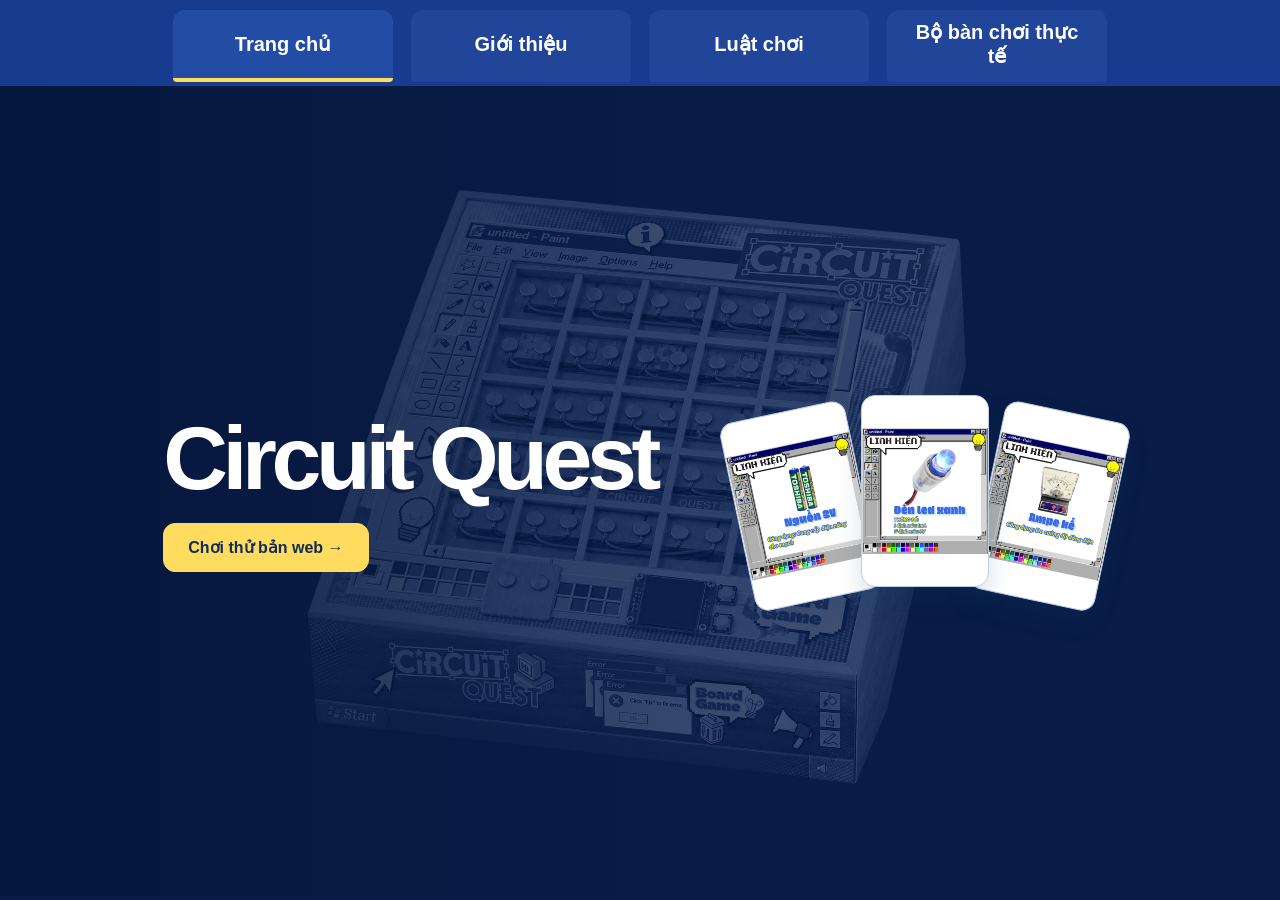
==== index.html @ c4a45070 "Cho 13 thẻ linh kiện xoay cùng bốn chủ đề trong đài quan sát" ====
<!doctype html>
<html lang="vi">
<head>
  <meta charset="utf-8">
  <meta name="viewport" content="width=device-width,initial-scale=1,viewport-fit=cover">
  <meta name="theme-color" content="#173b8f">
  <title>CIRCUIT QUEST</title>
  <link rel="stylesheet" href="style.css">
  <style>
    .project-nav{position:sticky;top:0;z-index:10;display:grid;grid-template-columns:repeat(4,minmax(0,220px));justify-content:center;gap:clamp(5px,1.5vw,18px);background:#173b8f}
    .project-nav a{display:grid;place-items:center;min-height:64px;padding:10px clamp(4px,1.6vw,20px);text-align:center;color:#fff;text-decoration:none;font-size:clamp(15px,2.2vw,20px);font-weight:700;border-bottom:4px solid transparent}
    .project-nav a[aria-current="page"]{background:#234da4;border-color:#ffdc5d}
    .project-nav a:focus-visible{outline:2px solid white;outline-offset:-4px}
    .project-nav{padding:10px clamp(10px,3vw,32px) 4px}
    .nav-item{position:relative;display:grid;min-width:0}
    .nav-item a{border-radius:12px 12px 4px 4px;background:#204599}
    .nav-item.is-previewing{z-index:1}
    .nav-item.is-previewing a{transform:translateY(-2px) scale(1.10);background:#294faa;box-shadow:0 4px 12px #0a204854}
    .nav-preview{position:absolute;inset-block-start:100%;inset-inline-start:50%;transform:translateX(-50%);width:min(244px,90vw);padding:5px 0 0}
    .nav-item:first-child .nav-preview{inset-inline-start:0;transform:none}
    .nav-item:last-child .nav-preview{inset-inline-start:auto;inset-inline-end:0;transform:none}
    .preview-body{display:grid;gap:8px;padding:14px;background:#fff;color:#203556;border:1px solid #cdd9ef;border-radius:14px;box-shadow:0 12px 26px #122d5729;font-size:14px;line-height:1.45}
    .preview-body img{width:100%;height:auto;border-radius:7px}
    @media(prefers-reduced-motion:no-preference){
      .nav-item a{transition:transform .15s ease-out,box-shadow .15s,background .15s}
    }
    body:has(:is(#bo-ban-choi,#video-huong-dan):not([hidden])){background:#071528}
    #bo-ban-choi,#video-huong-dan{box-sizing:border-box;min-height:100svh;padding:clamp(20px,4vw,48px);color:#eef8ff;background:radial-gradient(ellipse at 50% 34%,#14495a 0%,#0b253c 40%,#071528 76%)}
    #kit-title{max-width:800px;margin-inline:auto}
    .kit-step>.kit-nav{display:table;margin-left:auto;background:#c4ddff;color:#102951}
    @media(min-width:1120px){.kit-step>.kit-nav{position:fixed;right:clamp(16px,2vw,36px);top:50%;max-width:135px;text-align:center;z-index:5}}
    .kit-nav:focus-visible{outline:3px solid #89ffeb;outline-offset:4px}
    @media(prefers-reduced-motion:no-preference){
      .kit-enter .kit-media,.kit-enter .kit-step h3,.kit-enter .kit-step h2,.kit-enter #kit-model-hint{animation:kit-slide .36s ease-out both}
      #bo-ban-choi{--kit-offset:-28px}
      #video-huong-dan{--kit-offset:28px}
      @keyframes kit-slide{from{opacity:0;translate:var(--kit-offset) 0}to{opacity:1;translate:0 0}}
    }
    .kit-step{max-width:800px;margin-inline:auto}
    .kit-nav{display:inline-block;margin-top:16px;padding:10px 18px;border-radius:8px;background:#173b8f;color:white;text-decoration:none;font-weight:600}
    .kit-media{display:grid;place-items:center;aspect-ratio:4/3;background:#102941;color:#eef8ff;border-radius:16px;overflow:hidden;text-align:center}
    .kit-media img,.kit-media video,.kit-media model-viewer{display:block;width:100%;height:100%;object-fit:contain}
    [data-project-panel]{scroll-margin-top:90px}
    #luat-choi{max-width:1100px;margin:0 auto;padding:clamp(16px,4vw,48px)}
    #rules-title{color:#173b8f}
    #luat-choi a,#luat-choi img{display:block}
    #luat-choi img{width:100%;height:auto;cursor:zoom-in}
    #trang-chu{
      position:relative;isolation:isolate;overflow:hidden;
      background:#081c46;color:#fff
    }
    #trang-chu::before{
      content:"";position:absolute;inset:12% 16%;z-index:-1;pointer-events:none;
      background:url("assets/ban-choi-trong-suot.png") center / contain no-repeat;
      mix-blend-mode:luminosity;opacity:.33
    }
    #trang-chu::after{
      content:"";position:absolute;inset:0;z-index:-1;pointer-events:none;
      background:linear-gradient(90deg,rgba(6,22,58,.76),rgba(8,28,70,.35) 54%,rgba(8,28,70,.12))
    }
    #trang-chu h1{color:#fff}
    #trang-chu .welcome-copy p{color:#dbe9ff}
    #trang-chu .primary-btn{color:#102b5a;background:#ffdc5d;border-color:#ffdc5d}
    #trang-chu .primary-btn:hover{background:#ffe98c}
    #trang-chu .primary-btn:focus-visible{outline:3px solid #fff;outline-offset:4px}
    @media(max-width:700px){
      #trang-chu::before{inset:14% 8%}
      #trang-chu::after{background:linear-gradient(180deg,rgba(6,22,58,.67),rgba(8,28,70,.22))}
    }
    #gioi-thieu{
      width:100%;padding:clamp(24px,4vw,72px);box-sizing:border-box
    }
    #gioi-thieu:not([hidden]){
      display:grid;grid-template-columns:minmax(0,2fr) minmax(0,1fr);
      gap:clamp(20px,3vw,58px);align-items:start
    }
    #gioi-thieu h1{color:#173b8f;margin:0 0 .45em;font-size:clamp(36px,4vw,72px);line-height:1.1}
    #projectIntro{text-align:start;line-height:1.65}
    .page-copy p{font-size:clamp(19px,1.55vw,28px);margin:.8em 0}
    .page-copy h2{font-size:clamp(25px,2.1vw,38px);line-height:1.22;margin:1.2em 0 .4em}
    .step-art{margin:0;display:grid;grid-template-columns:repeat(2,minmax(0,1fr));align-items:center;gap:10px}
    .step-art[hidden]{display:none}
    .step-art img{display:block;width:100%;height:auto;border-radius:8px}
    .art-0,.art-3{grid-template-columns:repeat(3,minmax(0,1fr))}
    .art-0 img,.art-3>img:first-child{grid-column:1/-1}
    .art-3>img:first-child{max-height:260px;object-fit:contain}
    .mission-crop{display:block;position:relative;overflow:hidden;aspect-ratio:1;border-radius:8px}
    .mission-crop img{position:absolute;max-width:none;border-radius:0}
    .step-controls{grid-column:1/-1;display:flex;align-items:center;justify-content:center;gap:16px;color:#173b8f;font-weight:700}
    .step-controls button{width:52px;height:52px;border-radius:50%;border:0;background:#173b8f;color:white;font-size:26px}
    .step-controls button:disabled{opacity:.35}
    @media(max-width:700px){#gioi-thieu:not([hidden]){grid-template-columns:minmax(0,1fr)}}
    #trang-chu .primary-btn{margin-top:16px}
      #gioi-thieu{background:#081c46;color:#edf3ff;min-height:80vh}
    #gioi-thieu h1,.page-copy h2{color:white}
    #projectIntro strong{color:#ffdc5d}
    .about-art{min-width:0;align-self:center}
    .art-1,.art-2{display:flex;align-items:center;justify-content:center;padding:12% 5%}
    .art-1>img,.art-2>.mission-crop{flex:0 0 37%;width:37%;min-width:0;background:white;box-shadow:0 8px 20px #0005}
    .art-1>img{aspect-ratio:1;object-fit:contain}
    .art-1>:first-child,.art-2>:first-child{transform:translate(10%,7%) rotate(-13deg)}
    .art-1>:nth-child(2),.art-2>:nth-child(2){z-index:1}
    .art-1>:last-child,.art-2>:last-child{transform:translate(-10%,7%) rotate(13deg)}
    .art-1,.art-2{gap:0}
    .step-art[hidden]{display:none}
    .step-controls{color:white;align-self:end;gap:clamp(6px,2vw,20px)}
    .step-controls button{flex-shrink:0;border:1px solid #98b7f0}
    .step-track{width:min(40vw,260px)}
    .step-track svg{display:block;width:100%;overflow:visible}
    .step-track path{fill:none;stroke-linecap:round;stroke-linejoin:round}
    .track-base{stroke:#54719c;stroke-width:3}
    .track-fill{stroke:#ffdc5d;stroke-width:3;stroke-dasharray:3 3;stroke-dashoffset:calc(3 - var(--step,0))}
    .step-track circle{fill:#081c46;stroke:#a4b8da;stroke-width:2}
    .step-track .reached{fill:#ffdc5d;stroke:#ffdc5d}
    .track-tip{stroke:white;stroke-width:8;stroke-dasharray:.001 10;stroke-dashoffset:calc(-.9998 * var(--step,0))}
    @media(prefers-reduced-motion:no-preference){.track-fill,.track-tip{transition:stroke-dashoffset .48s ease-in-out}}
      body{min-height:100vh;min-height:100dvh;display:flex;flex-direction:column}
    body>main{flex:1}
    body:has(#trang-chu:not([hidden])),body:has(#gioi-thieu:not([hidden])){background:#081c46}
    #projectIntro,.about-art{display:grid;overflow:clip;min-width:0}
    #projectIntro>[data-step],.about-art>.step-art{grid-area:1/1;min-width:0}
    .step-track .track-fill,.step-track .track-tip{transition-duration:.55s}
      #gioi-thieu{touch-action:pan-y pinch-zoom}
    #gioi-thieu article,.about-art{cursor:grab;user-select:none}
    #gioi-thieu.dragging article,#gioi-thieu.dragging .about-art{cursor:grabbing}
      #gioi-thieu.dragging .track-tip,#gioi-thieu.dragging .track-fill{transition:none}
      #gioi-thieu{position:relative;isolation:isolate;overflow:clip}
    .step-atmosphere,.about-page::before{position:absolute;inset:0;width:100%;height:100%;z-index:-1;pointer-events:none}
    .about-page::before{content:"";background:radial-gradient(ellipse at 78% 45%,rgba(67,131,213,.24),transparent 54%);transform-origin:75% 45%}
    .step-shape{opacity:.23}
    @media(prefers-reduced-motion:no-preference){
      .about-page::before{animation:about-glow 9s ease-in-out infinite alternate}
      @keyframes about-glow{from{transform:translateX(-4%) scale(1)}to{transform:translateX(4%) scale(1.14)}}
    }
      #gioi-thieu:not([hidden]){display:block;padding:0}
    .page-window{overflow:clip;width:100%}
    .page-strip{display:flex;width:100%;align-items:stretch}
    .about-page{position:relative;isolation:isolate;overflow:hidden;flex:0 0 100%;box-sizing:border-box;padding:clamp(20px,4vw,72px);display:grid;grid-template-columns:minmax(0,2fr) minmax(0,1fr);gap:3vw;align-content:center;min-height:calc(100svh - 170px);background:#081c46}
    .about-page:nth-child(2){background:#092438}.about-page:nth-child(3){background:#141e44}.about-page:nth-child(4){background:#09233e}
    .page-copy{line-height:1.65;min-width:0}
    .step-controls{padding:12px 0 24px}
    @media(max-width:700px){.about-page{grid-template-columns:minmax(0,1fr);align-content:start}}
      @media(prefers-reduced-motion:no-preference){
      .about-page{transform-origin:var(--hinge,center) center;transform:perspective(1600px) rotateY(var(--tilt,0deg))}
      .about-page::after{content:"";position:absolute;inset:0;z-index:2;pointer-events:none;
        opacity:var(--shade,0);background:linear-gradient(var(--light-direction,90deg),#031024 0%,rgba(3,16,36,.55) 5%,transparent 30%)}
    }
      .circuit-seam{display:none}
    @media(prefers-reduced-motion:no-preference){
      .circuit-seam{display:block;position:absolute;z-index:3;inset:0 0 0 auto;width:5px;
        pointer-events:none;opacity:var(--trace-opacity,0);
        background:linear-gradient(to right,transparent,#58e5ff);
        box-shadow:-3px 0 12px #2bd5ff99}
      .circuit-seam::after{content:"";position:absolute;right:0;top:var(--pulse-y,0%);width:12px;height:28px;
        transform:translateY(-50%);border-radius:50%;background:#edffff;box-shadow:0 0 12px 5px #55deff}
    }
      #gioi-thieu{overflow:visible}
    .story-flow{display:grid;grid-template-columns:minmax(0,2fr) minmax(0,1fr);gap:4vw;padding:0 clamp(20px,4vw,72px)}
    .story-text .page-copy{min-height:78svh;display:flex;flex-direction:column;justify-content:center;padding:24px 0}
    .story-gallery{position:sticky;top:calc(var(--nav-height,80px) + 2vh);align-self:start;height:70svh;display:grid;align-items:center;isolation:isolate}
    .story-gallery figure{grid-area:1/1;min-width:0;pointer-events:none}
    .story-gallery figure:not(:first-child){opacity:0}
    #gioi-thieu .step-controls{position:sticky;bottom:0;background:#081c46ed;z-index:3;padding:6px}
    @media(max-width:700px){
      .story-flow{display:flex;flex-direction:column;gap:0}
      .story-gallery{order:-1;width:100%;height:25svh;top:var(--nav-height,76px);background:#081c46;z-index:2;justify-items:center}
      .story-gallery figure{width:min(64vw,240px);max-height:24svh}
      .story-gallery img,.story-gallery .mission-crop{max-height:22svh;object-fit:contain}
      .story-gallery .art-3{width:min(50vw,150px);gap:2px}
      .story-gallery .art-3>img:first-child{max-height:10svh}
      .story-gallery .art-3>img,.story-gallery .art-3>.mission-crop{max-height:5svh}
      .story-text .page-copy{min-height:68svh}
    }
      .story-text .page-copy{position:relative;padding-inline-start:clamp(16px,2vw,32px)}
    .story-text .page-copy::before{content:"";position:absolute;left:0;top:32%;bottom:32%;width:3px;border-radius:8px;background:#ffdc5d;opacity:var(--emphasis,0);transform:scaleY(var(--emphasis,0))}
    .story-text .page-copy>*{opacity:calc(.72 + .28 * var(--emphasis,1));transform:translateY(var(--copy-rise,0px))}
    .story-gallery .art-1>:first-child,.story-gallery .art-2>:first-child{rotate:var(--fold,0deg);translate:var(--gather,0%) 0}
    .story-gallery .art-1>:last-child,.story-gallery .art-2>:last-child{rotate:calc(-1 * var(--fold,0deg));translate:calc(-1 * var(--gather,0%)) 0}
    .story-gallery .art-3>img:not(:first-child){translate:0 var(--piece-rise,0px)}
    .story-gallery .art-3>.mission-crop{translate:0 calc(1.6 * var(--piece-rise,0px))}
    @media(prefers-reduced-motion:reduce){.story-text .page-copy>*{opacity:1;transform:none}}
    #gioi-thieu:not([hidden]){display:block;padding:0;max-width:none;background:radial-gradient(ellipse at 50% 34%,#14495a 0%,#0b253c 40%,#071528 76%);color:#eef8ff}
    .observatory{max-width:1000px;margin:auto;padding:clamp(24px,4vw,54px) 16px 64px;text-align:center}
    #gioi-thieu .observatory h1{color:white;font-size:clamp(36px,6vw,72px);margin:0;letter-spacing:-.045em}
    .observatory header p{color:#b7cddd}
    .orbit-stage{position:relative;height:clamp(260px,36vw,375px);max-width:760px;margin:auto;touch-action:pan-y}
    .orbit-ring{position:absolute;inset:18% 10% 20%;border:1px solid #73c5ce80;border-radius:50%;box-shadow:0 0 28px #68e9df18,inset 0 0 28px #68e9df12}
    .orbit-object{position:absolute;width:clamp(90px,19vw,178px);padding:6px;border:0;border-radius:12px;background:transparent;color:#d8ecf4;cursor:pointer;transform:translate(-50%,-50%) scale(var(--scale));display:grid;justify-items:center;gap:4px}
    .orbit-object img{width:100%;height:clamp(76px,13vw,132px);object-fit:contain;filter:drop-shadow(0 6px 10px #02091799);pointer-events:none}
    .orbit-object span{font-weight:700;background:#0a2133;padding:3px 8px;border-radius:6px}
    .orbit-object[data-slot="0"]{left:50%;top:74%;--scale:1.13;z-index:3;color:#89ffeb}
    .orbit-object[data-slot="1"]{left:85%;top:46%;--scale:.78;z-index:2}
    .orbit-object[data-slot="2"]{left:50%;top:19%;--scale:.66;z-index:1}
    .orbit-object[data-slot="3"]{left:15%;top:46%;--scale:.78;z-index:2}
    @media(prefers-reduced-motion:no-preference){.orbit-object{transition:left .45s ease,top .45s ease,transform .45s ease}}
    .orbit-details{max-width:700px;margin:auto;text-align:left}.orbit-details h2{color:#fff;font-size:clamp(24px,4vw,36px);margin:24px 0 10px}.orbit-details p{color:#d9e7ef;line-height:1.7;margin:.6em 0}
    #gioi-thieu .orbit-details article{cursor:auto;user-select:text}
    .orbit-controls{display:flex;align-items:center;justify-content:center;gap:18px;border-bottom:1px solid #46707e;padding-bottom:14px}.orbit-controls button{cursor:pointer;background:#123647;border:1px solid #61939e;border-radius:50%;width:44px;height:44px;color:white;font-size:21px}
    .observatory button:focus-visible{outline:3px solid #8bffdf;outline-offset:3px}
    .kit-step>.kit-nav{box-sizing:border-box;width:52px;height:52px;display:grid;place-items:center;padding:0;border-radius:50%;font:600 27px/1 system-ui}
    #kit-model{--w:min(54vw,360px);--d:calc(var(--w)*.18);perspective:1000px;touch-action:none;cursor:grab;background:radial-gradient(ellipse,#285466,#102941 70%)}
    #kit-model:active{cursor:grabbing}#kit-model:focus-visible{outline:3px solid #89ffeb}
    .kit-box{position:relative;width:var(--w);height:var(--d);transform-style:preserve-3d;transform:rotateX(-48deg) rotateY(-18deg)}
    .kit-box i{position:absolute;inset:0;backface-visibility:hidden;background-color:#416a48;background-repeat:no-repeat}
    .kit-box .box-lid,.kit-box .box-base{width:var(--w);height:var(--w);top:calc((var(--d) - var(--w))/2)}
    .box-lid{background-image:url('assets/hop-3d.jpg');background-size:100% 133.3333%;transform:rotateX(90deg) translateZ(calc(var(--d)/2))}
    .box-base{transform:rotateX(-90deg) translateZ(calc(var(--d)/2))}
    .box-front,.box-right{background-image:url('assets/hop-3d.jpg');background-size:100% 800%}
    .box-front{background-position:center 85.7143%;transform:translateZ(calc(var(--w)/2))}
    .box-back{transform:rotateY(180deg) translateZ(calc(var(--w)/2))}
    .box-right{background-position:center bottom;transform:rotateY(90deg) translateZ(calc(var(--w)/2))}
    .box-left{transform:rotateY(-90deg) translateZ(calc(var(--w)/2))}
    .orbit-object{transition:none!important}.orbit-object[aria-pressed="true"] span{color:#89ffeb;outline:1px solid currentColor}
    .orbit-stage{cursor:grab;user-select:none;touch-action:pan-y;min-height:min(55vh,480px)}
    .orbit-stage.is-dragging,.orbit-stage.is-dragging button{cursor:grabbing}
    .orbit-object{background:none}
    #orbit-reader{box-sizing:border-box;width:min(90vw,740px);max-height:88vh;max-height:88dvh;overflow:auto;margin:auto;padding:clamp(20px,4vw,42px);border:1px solid #54868e;border-radius:20px;background:#0b253c;color:#eef8ff}
    #orbit-reader::backdrop{background:rgb(3 12 24 / .79)}
    .reader-image{display:block;width:100%;height:clamp(145px,32vh,320px);object-fit:contain;pointer-events:none}
    .reader-close{position:sticky;top:0;float:right;margin:0 0 -44px;width:44px;height:44px;border-radius:50%;border:1px solid #79a9b5;background:#143448;color:white;font-size:26px;cursor:pointer;z-index:1}
    #gioi-thieu{position:relative;isolation:isolate}
    .orbit-part{position:absolute;left:50%;top:50%;width:clamp(32px,6.4vw,75px);height:clamp(35px,7vw,84px);object-fit:contain;pointer-events:none;user-select:none;filter:drop-shadow(0 3px 5px #02101b70)}
    .orbit-object{isolation:isolate}
    </style>
</head>
<body>
  <nav class="project-nav" aria-label="Thông tin dự án">
    <div class="nav-item">
      <a href="#trang-chu" aria-describedby="preview-trang-chu">Trang chủ</a>
      <div id="preview-trang-chu" class="nav-preview" role="tooltip" hidden>
        <div class="preview-body">Circuit Quest · Chơi thử bản web</div>
      </div>
    </div>
    <div class="nav-item">
      <a href="#gioi-thieu" aria-describedby="preview-gioi-thieu">Giới thiệu</a>
      <div id="preview-gioi-thieu" class="nav-preview" role="tooltip" hidden>
        <div class="preview-body"><strong>Circuit Quest</strong>Chạm vào linh kiện – Kết nối kiến thức</div>
      </div>
    </div>
    <div class="nav-item">
      <a href="#luat-choi" aria-describedby="preview-luat-choi">Luật chơi</a>
      <div id="preview-luat-choi" class="nav-preview" role="tooltip" hidden>
        <div class="preview-body"><img src="assets/luat-choi.png" width="2000" height="1414" alt="">Mỗi người nhận 4 thẻ và lần lượt đặt linh kiện theo chiều kim đồng hồ.</div>
      </div>
    </div>
    <div class="nav-item">
      <a href="#bo-ban-choi" aria-describedby="preview-bo-ban-choi">Bộ bàn chơi thực tế</a>
      <div id="preview-bo-ban-choi" class="nav-preview" role="tooltip" hidden>
        <div class="preview-body">Mô hình hộp 3D và video chơi thực tế.</div>
      </div>
    </div>
  </nav>
  <main>
  <section id="trang-chu" class="welcome" data-project-panel aria-labelledby="intro-title">
    <div class="welcome-copy">
      <h1 id="intro-title">Circuit Quest</h1>
      <a href="play.html?v=seat-cards" class="primary-btn">Chơi thử bản web →</a>
    </div>
    <div class="cover-cards" aria-hidden="true"><img src="assets/cards/A01.png" alt=""><img src="assets/cards/A08.png" alt=""><img src="assets/cards/A14.png" alt=""></div>
  </section>
  <section id="gioi-thieu" data-project-panel aria-labelledby="orbit-title">
    <div class="observatory">
      <header><h1 id="orbit-title">Circuit Quest</h1><p>Kéo để xoay quỹ đạo. Chọn một hình để xem gần và đọc giới thiệu.</p></header>
      <div class="orbit-stage" role="group" aria-label="Chủ đề giới thiệu">
        <div class="orbit-ring" aria-hidden="true"></div>
        <img class="orbit-part" src="assets/cards/A02.png" aria-hidden="true" alt="" draggable="false" decoding="async">
        <img class="orbit-part" src="assets/cards/A04.png" aria-hidden="true" alt="" draggable="false" decoding="async">
        <img class="orbit-part" src="assets/cards/A01.png" aria-hidden="true" alt="" draggable="false" decoding="async">
        <img class="orbit-part" src="assets/cards/A03.png" aria-hidden="true" alt="" draggable="false" decoding="async">
        <img class="orbit-part" src="assets/cards/A05.png" aria-hidden="true" alt="" draggable="false" decoding="async">
        <img class="orbit-part" src="assets/cards/A06.png" aria-hidden="true" alt="" draggable="false" decoding="async">
        <img class="orbit-part" src="assets/cards/A07.png" aria-hidden="true" alt="" draggable="false" decoding="async">
        <img class="orbit-part" src="assets/cards/A09.png" aria-hidden="true" alt="" draggable="false" decoding="async">
        <img class="orbit-part" src="assets/cards/A10.png" aria-hidden="true" alt="" draggable="false" decoding="async">
        <img class="orbit-part" src="assets/cards/A11.png" aria-hidden="true" alt="" draggable="false" decoding="async">
        <img class="orbit-part" src="assets/cards/A12.png" aria-hidden="true" alt="" draggable="false" decoding="async">
        <img class="orbit-part" src="assets/cards/A13.png" aria-hidden="true" alt="" draggable="false" decoding="async">
        <img class="orbit-part" src="assets/cards/A15.png" aria-hidden="true" alt="" draggable="false" decoding="async">
        <button type="button" class="orbit-object" data-slot="0" aria-label="Bộ trò chơi" aria-haspopup="dialog" aria-controls="orbit-reader"><img src="assets/ban-choi-trong-suot.png" alt=""><span>Bộ trò chơi</span></button>
        <button type="button" class="orbit-object" data-slot="1" aria-label="Linh kiện" aria-haspopup="dialog" aria-controls="orbit-reader"><img src="assets/cards/A08.png" alt=""><span>Linh kiện</span></button>
        <button type="button" class="orbit-object" data-slot="2" aria-label="Nhiệm vụ" aria-haspopup="dialog" aria-controls="orbit-reader"><img src="assets/missions/easy.png" alt=""><span>Nhiệm vụ</span></button>
        <button type="button" class="orbit-object" data-slot="3" aria-label="Học cùng nhau" aria-haspopup="dialog" aria-controls="orbit-reader"><img src="assets/cards/A14.png" alt=""><span>Học cùng nhau</span></button>
      </div>
      <dialog id="orbit-reader" class="orbit-details" aria-labelledby="orbit-title"><button type="button" class="reader-close" aria-label="Đóng nội dung">×</button><img class="reader-image" alt="">
        <article id="orbit-copy-0"><h2>Học mạch điện qua từng nước đi</h2>
      <p>Circuit Quest là bộ trò chơi học tập kết hợp bàn chơi vật lý và công nghệ nhận diện thẻ linh kiện, giúp người học khám phá kiến thức mạch điện thông qua thao tác lắp ghép và giải quyết nhiệm vụ. Những kiến thức về nguồn điện, điện trở, đèn và dụng cụ đo được đưa vào trải nghiệm trực quan, nơi người chơi có thể tự mình lựa chọn, sắp xếp và tìm ra cách mắc mạch phù hợp.</p></article>
        <article id="orbit-copy-1" hidden><h2>Một bàn chơi, nhiều cách khám phá</h2>
      <p>Trên bàn chơi 25 ô, mỗi thẻ linh kiện là một phần của mạch điện do bạn xây dựng. Từ nguồn điện, điện trở, bóng đèn đến dây dẫn, ampe kế và vôn kế, các thẻ mang đến cơ hội vận dụng kiến thức đã học vào từng tình huống cụ thể.</p>
      <p>Hệ thống điện tử nhận diện thẻ khi được đặt lên bàn, kết hợp màn hình hiển thị nhiệm vụ để kết nối thao tác thực tế với nội dung học tập.</p></article>
        <article id="orbit-copy-2" hidden><h2>Thử thách theo từng cấp độ</h2>
      <p>Circuit Quest có ba mức độ: Dễ, Trung bình và Khó, giúp người chơi từng bước tiếp cận các yêu cầu lắp ghép và tính toán mạch điện. Mỗi nhiệm vụ là một cơ hội để quan sát, suy luận, thử nghiệm và điều chỉnh phương án của mình.</p>
      <p>Niềm vui không chỉ nằm ở việc hoàn thành thử thách, mà còn ở khoảnh khắc bạn hiểu vì sao mạch điện hoạt động như vậy.</p></article>
        <article id="orbit-copy-3" hidden><h2>Học chủ động, chơi cùng nhau</h2>
      <p>Circuit Quest được thiết kế hướng đến học sinh THPT, có thể sử dụng trong hoạt động học tập cá nhân, thảo luận nhóm hoặc trải nghiệm STEM. Người chơi cùng trao đổi ý tưởng, giải thích cách mắc mạch và phối hợp để hoàn thành nhiệm vụ; giáo viên có thêm một học cụ trực quan để tổ chức hoạt động vận dụng kiến thức.</p></article>
      </dialog>
    </div>
  </section>
  <section id="luat-choi" data-project-panel aria-labelledby="rules-title">
    <h2 id="rules-title">Luật chơi</h2>
    <a href="assets/luat-choi.png" aria-label="Xem ảnh luật chơi Circuit Quest ở kích thước gốc">
      <img src="assets/luat-choi.png" width="2000" height="1414" loading="lazy" alt="Luật Circuit Quest: chia 4 thẻ cho mỗi người, giữ im lặng, lần lượt đặt linh kiện theo chiều kim đồng hồ và kiểm tra mạch theo nhiệm vụ.">
    </a>
  </section>
  <section id="bo-ban-choi" data-project-panel aria-labelledby="kit-title">
    <h2 id="kit-title">Bộ bàn chơi thực tế</h2>
    <article class="kit-step">
        <h3>Mô hình hộp 3D</h3>
        <div class="kit-media" id="kit-model" tabindex="0" role="group" aria-label="Hộp Circuit Quest 3D" aria-describedby="kit-model-hint">
          <div class="kit-box" aria-hidden="true"><i class="box-lid"></i><i class="box-base"></i><i class="box-front"></i><i class="box-back"></i><i class="box-left"></i><i class="box-right"></i></div>
        </div>
        <p id="kit-model-hint">Kéo để xoay hộp hoặc dùng các phím mũi tên. Các mặt khuất được mô phỏng.</p>
        <a class="kit-nav" href="#video-huong-dan" aria-label="Xem video hướng dẫn">→</a>
    </article>
  </section>
  <section id="video-huong-dan" data-project-panel aria-labelledby="kit-video-title" hidden>
    <article class="kit-step">
        <h2 id="kit-video-title">Video hướng dẫn sử dụng Circuit Quest</h2>
        <div class="kit-media" id="kit-video"><p>Video sẽ được cập nhật sau.</p></div>
        <a class="kit-nav" href="#bo-ban-choi" aria-label="Quay lại mô hình 3D">←</a>
    </article>
    <script type="module">
      const videoUrl = 'assets/huong-dan-circuit-quest.mp4';
      if (videoUrl) {
        const video = document.createElement('video');
        video.controls = true;
        video.playsInline = true;
        video.preload = 'metadata';
        video.src = videoUrl;
        video.setAttribute('aria-label', 'Video chơi Circuit Quest thực tế');
        document.querySelector('#kit-video').replaceChildren(video);
      }
      const frame = document.getElementById('kit-model');
      const box = frame.querySelector('.kit-box');
      let pitch = -48, yaw = -18, drag = null;
      function rotate(dx, dy) {
        yaw = (yaw + dx) % 360;
        pitch = (pitch - dy) % 360;
        box.style.transform = 'rotateX(' + pitch + 'deg) rotateY(' + yaw + 'deg)';
      }
      frame.onpointerdown = e => {
        if (drag || e.button !== 0) return;
        drag = {id:e.pointerId, x:e.clientX, y:e.clientY};
        frame.setPointerCapture(e.pointerId);
      };
      frame.onpointermove = e => {
        if (drag?.id !== e.pointerId) return;
        rotate((e.clientX-drag.x)*.55, (e.clientY-drag.y)*.55);
        drag.x=e.clientX; drag.y=e.clientY;
      };
      frame.onlostpointercapture = () => { drag=null; };
      frame.onkeydown = e => {
        const delta = {ArrowRight:[12,0],ArrowLeft:[-12,0],ArrowUp:[0,-12],ArrowDown:[0,12]}[e.key];
        if (delta) { e.preventDefault(); rotate(...delta); }
      };
    </script>
  </section>
  </main>
  <script>
    const panels = Array.from(document.querySelectorAll('[data-project-panel]'));
    const links = document.querySelectorAll('.project-nav a');
    let previewItem = null;
    function setPreview(item) {
      if (previewItem === item) return;
      if (previewItem) {
        previewItem.classList.remove('is-previewing');
        previewItem.querySelector('.nav-preview').hidden = true;
      }
      previewItem = item;
      if (item) {
        item.classList.add('is-previewing');
        item.querySelector('.nav-preview').hidden = false;
      }
    }
    for (const link of links) {
      const item = link.parentElement;
      item.addEventListener('pointerenter', event => {
        if (event.pointerType === 'mouse') setPreview(item);
      });
      item.addEventListener('pointerleave', () => {
        if (previewItem === item) setPreview(null);
      });
      link.addEventListener('focus', () => {
        if (link.matches(':focus-visible')) setPreview(item);
      });
      link.addEventListener('blur', () => {
        if (previewItem === item) setPreview(null);
      });
      link.addEventListener('click', () => setPreview(null));
    }
    document.addEventListener('keydown', event => {
      if (event.key === 'Escape') setPreview(null);
    });
    const orbitButtons = Array.from(document.querySelectorAll('.orbit-object'));
    const intro = document.getElementById('gioi-thieu');
    const stage = intro.querySelector('.orbit-stage');
    const reader = document.getElementById('orbit-reader');
    const picture = reader.querySelector('.reader-image');
    const motionPreference = matchMedia('(prefers-reduced-motion: reduce)');
    let phase=0, last=0, orbitFrame=0, gesture=null, ignoreClick=false;
    const orbitParts = Array.from(stage.querySelectorAll('.orbit-part'), (image, i) => {
      // Stagger the cards between the four topics on two tilted rings.
      const ring = i % 2;
      const count = ring ? 6 : 7;
      return {image, ring, offset:2*Math.PI*(Math.floor(i/2)+.45+ring*.24)/count};
    });
    function drawOrbit() {
      for (const {image, ring, offset} of orbitParts) {
        const angle = phase + offset;
        const x = Math.sin(angle), z = Math.cos(angle);
        const depth = (z+1)/2;
        const radius = ring ? 29 : 43;
        image.style.left = (50 + radius*x) + '%';
        image.style.top = (46.5 + (ring ? 17 : 37)*z + (ring ? 12 : -7)*x) + '%';
        const scale = .54 + .52*depth;
        image.style.transform = 'translate(-50%,-50%) scale('+scale+') rotate('+(x*12)+'deg)';
        image.style.opacity = String(.67 + .33*depth);
        image.style.zIndex = String(1 + Math.round(depth*8)*2);
      }
      orbitButtons.forEach((button, i) => {
        const angle = phase + i * Math.PI / 2;
        const depth = (Math.cos(angle) + 1) / 2;
        button.style.left = (50 + 35 * Math.sin(angle)) + '%';
        button.style.top = (46.5 + 27.5 * Math.cos(angle)) + '%';
        button.style.setProperty('--scale', .66 + .47 * depth);
        button.style.zIndex = String(2 + Math.round(depth * 8)*2);
      });
    }
    function tick(time) {
      if (last) phase += Math.min(time-last, 100) * Math.PI / 42000;
      last=time; drawOrbit(); orbitFrame=requestAnimationFrame(tick);
    }
    function syncMotion() {
      cancelAnimationFrame(orbitFrame); last=0;
      drawOrbit();
      if (!motionPreference.matches && !intro.hidden && !document.hidden) orbitFrame=requestAnimationFrame(tick);
    }
    motionPreference.addEventListener('change',syncMotion);
    document.addEventListener('visibilitychange',syncMotion);
    stage.addEventListener('pointerdown', e=>{
      if (!e.isPrimary || e.button!==0) return;
      ignoreClick=false;
      gesture={id:e.pointerId,x:e.clientX,phase};
    });
    stage.addEventListener('pointermove', e=>{
      if (gesture?.id!==e.pointerId) return;
      const delta=e.clientX-gesture.x;
      if (!ignoreClick && Math.abs(delta)<6) return;
      ignoreClick=true;
      stage.setPointerCapture(e.pointerId);
      stage.classList.add('is-dragging');
      phase=gesture.phase+delta*2*Math.PI/stage.clientWidth;
      drawOrbit();
    });
    function endDrag(e){
      if (gesture?.id!==e.pointerId) return;
      gesture=null; stage.classList.remove('is-dragging');
    }
    window.addEventListener('pointerup',endDrag);
    window.addEventListener('pointercancel',endDrag);
    orbitButtons.forEach((button,index)=>button.addEventListener('click', e=>{
      if (ignoreClick && e.detail) return;
      const image=button.querySelector('img');
      const from=image.getBoundingClientRect();
      picture.src=image.src;
      reader.querySelectorAll('article').forEach((article,i)=>article.hidden=i!==index);
      const heading=document.querySelector('#orbit-copy-'+index+' h2');
      heading.id='orbit-heading-'+index;
      reader.setAttribute('aria-labelledby',heading.id);
      reader.showModal();
      reader.scrollTop=0;
      const to=picture.getBoundingClientRect();
      if (!motionPreference.matches && to.width && to.height) {
        const dx=from.left+from.width/2-to.left-to.width/2;
        const dy=from.top+from.height/2-to.top-to.height/2;
        picture.animate([{transform:'translate('+dx+'px,'+dy+'px) scale('+from.height/to.height+')'},{transform:'none'}],{duration:380,easing:'ease-out'});
      }
    }));
    reader.querySelector('.reader-close').onclick=()=>reader.close();
    reader.addEventListener('click',e=>{
      const box=reader.getBoundingClientRect();
      if (e.target===reader && (e.clientX<box.left || e.clientX>box.right || e.clientY<box.top || e.clientY>box.bottom)) reader.close();
    });
    let previousPanel;
    function showSection() {

      setPreview(null);
      const current = panels.find(panel => '#' + panel.id === location.hash) || panels[0];
      if (current !== intro && reader.open) reader.close();
      const kitSelector = '#bo-ban-choi,#video-huong-dan';
      current.classList.toggle('kit-enter', Boolean(previousPanel?.matches(kitSelector) && current.matches(kitSelector)));
      previousPanel = current;
      for (const panel of panels) panel.hidden = panel !== current;
      syncMotion();
      for (const link of links) {
        if (link.hash === '#' + (current.id === 'video-huong-dan' ? 'bo-ban-choi' : current.id)) link.setAttribute('aria-current', 'page');
        else link.removeAttribute('aria-current');
      }
      if (current.id !== 'video-huong-dan') document.querySelector('#kit-video video')?.pause();
      window.scrollTo(0, 0);

    }
    window.addEventListener('hashchange', showSection);
    showSection();
  </script>
</body>
</html>
---- style.css ----
:root{
  --blue:#173b8f;
  --blue2:#2858bd;
  --green:#15803d;
  --red:#b91c1c;
  --orange:#b45309;
  --line:#d7ddea;
  --bg:#eef3fb;
  --panel:#ffffff;
  --text:#182230;
  --muted:#64748b;
  --shadow:0 8px 26px rgba(20,45,90,.08);
}
*{box-sizing:border-box}
html,body{margin:0;min-height:100%;font-family:Inter,Segoe UI,Arial,sans-serif;background:var(--bg);color:var(--text)}
body{padding-bottom:env(safe-area-inset-bottom)}
button{font:inherit;touch-action:manipulation;cursor:pointer}
code{font-family:ui-monospace,SFMono-Regular,Consolas,monospace}
.topbar{position:sticky;top:0;z-index:30;display:flex;align-items:center;justify-content:space-between;padding:12px 18px;background:linear-gradient(135deg,#15367f,#2858bd);color:#fff;box-shadow:0 3px 14px rgba(0,0,0,.14)}
.brand{font-size:clamp(23px,3.2vw,34px);font-weight:900;letter-spacing:.5px}.subtitle{opacity:.9;font-size:12px;margin-top:2px}
.status-pill{padding:7px 11px;border-radius:999px;background:rgba(255,255,255,.14);font-weight:800;font-size:12px;white-space:nowrap}
.app-shell{max-width:1540px;margin:0 auto;padding:14px}
.panel{background:var(--panel);border:1px solid var(--line);border-radius:18px;box-shadow:var(--shadow)}
.control-panel{padding:14px}.section-title{font-weight:900;color:var(--blue);font-size:15px;letter-spacing:.3px}
.mode-grid{display:grid;grid-template-columns:repeat(3,1fr);gap:10px;margin:12px 0}
.mode-btn,.primary-btn,.secondary-btn,.small-btn,.success-btn{border:1px solid #c9d2e6;border-radius:12px;padding:11px 12px;background:#fff;font-weight:800}
.mode-btn{min-height:48px}.mode-btn.active{border:2px solid var(--blue);background:#eaf0ff;color:var(--blue)}
.mode-btn.easy.active{box-shadow:inset 0 -4px 0 #5b8def}.mode-btn.medium.active{box-shadow:inset 0 -4px 0 #d99f25}.mode-btn.hard.active{box-shadow:inset 0 -4px 0 #c94b4b}
.primary-btn{width:100%;background:var(--blue);color:#fff;border-color:var(--blue);min-height:48px}.secondary-btn{width:100%;margin-top:8px;background:#f8fafc}
.layout{display:grid;grid-template-columns:minmax(320px,410px) 1fr;gap:14px;margin-top:14px}.left-column{display:flex;flex-direction:column;gap:14px}
.mission-panel,.inventory-panel,.board-panel,.result-panel,.help-panel{padding:14px}.mission-box{margin-top:10px;border:1px solid #c9d7ee;border-radius:16px;padding:14px;background:linear-gradient(180deg,#f8fbff,#ffffff);min-height:265px}
.empty-title{font-weight:900;font-size:18px;margin-bottom:8px}.muted,.hint{color:var(--muted);font-size:12px;line-height:1.5}
.mission-top{display:flex;align-items:flex-start;justify-content:space-between;gap:12px}.mission-title{font-size:21px;font-weight:900;line-height:1.2}.difficulty-tag{font-weight:900;padding:6px 9px;border-radius:999px;background:#eaf0ff;color:var(--blue);font-size:11px;white-space:nowrap}
.mission-summary{margin-top:12px;display:grid;gap:8px}.mission-block{border:1px solid #e2e8f0;border-radius:12px;padding:10px;background:#fff}.mission-block .label{font-size:10px;letter-spacing:.5px;color:#64748b;font-weight:900;margin-bottom:3px}.mission-block .value{font-size:13px;line-height:1.45;font-weight:750}.goal-box{margin-top:10px;padding:12px;border-radius:13px;background:#fff8d9;border:1px solid #eed47c}.goal-label{font-size:10px;letter-spacing:.5px;color:#8a6110;font-weight:900}.goal-value{font-size:25px;font-weight:950;color:#7a5200;margin-top:2px}.parts{display:grid;gap:6px}.part-row{display:flex;align-items:center;justify-content:space-between;gap:8px;font-size:12px;padding:5px 0;border-bottom:1px dashed #e5e7eb}.part-row:last-child{border-bottom:0}.part-name{font-weight:750}.part-count{font-weight:900;color:var(--blue)}
.selection-hint{margin-top:8px;padding:8px 10px;border-radius:10px;background:#eef4ff;border:1px solid #bfd1f4;color:#1e40af;font-size:12px;font-weight:800;min-height:36px;display:flex;align-items:center}
.inventory{display:grid;grid-template-columns:repeat(2,minmax(0,1fr));gap:8px;margin-top:10px;max-height:620px;overflow:auto;padding:2px}.card-btn{min-height:112px;border-radius:14px;border:1px solid #cbd5e1;padding:7px;background:#fff;text-align:left;position:relative;display:grid;grid-template-columns:72px 1fr;gap:8px;align-items:center}.card-btn:disabled{opacity:.35;cursor:not-allowed}.card-btn.selected{outline:3px solid #8ab1ff;background:#eef4ff}.card-btn.selected::after{content:'ĐANG CHỌN';position:absolute;top:5px;right:6px;font-size:8px;font-weight:900;color:#1d4ed8}.card-art{width:72px;height:84px;border-radius:10px;background:#f8fafc;display:flex;align-items:center;justify-content:center;overflow:hidden;border:1px solid #e2e8f0}.card-art img,.board-art img{width:100%;height:100%;object-fit:contain;display:block}.card-copy{min-width:0}.card-name{font-weight:900;font-size:12px;line-height:1.25}.card-meta{display:flex;justify-content:space-between;gap:5px;color:#64748b;font-size:10px;margin-top:6px}.stock{font-weight:900;color:#334155}.stock.empty{color:#b91c1c}.art-fallback{font-size:11px;font-weight:950;text-align:center;color:#475569;padding:4px}.asset-missing{font-size:8px;color:#94a3b8;text-align:center;padding:3px}.art-fallback{display:none}
.wire-svg{width:70px;height:82px}.wire-svg.board-wire{width:74%;height:74%;max-width:90px;max-height:90px}.wire-line{stroke:#8b5a22;stroke-width:8;stroke-linecap:round}.wire-port{fill:#d7a957}.wire-center{fill:#9c6d2d}.wire-invalid{stroke:#dc2626;stroke-width:2;stroke-dasharray:3 3;fill:none}
.board-panel{min-width:0}.board-header{display:flex;justify-content:space-between;gap:12px;align-items:flex-start;margin-bottom:10px}.board-actions{display:flex;gap:8px;flex-wrap:wrap;justify-content:flex-end}.small-btn{font-size:12px}.small-btn:disabled{opacity:.45}.success-btn{background:#15803d;color:#fff;border-color:#15803d;min-height:44px}
.board{display:grid;grid-template-columns:repeat(5,minmax(78px,1fr));gap:8px;max-width:930px;margin:0 auto}.cell{aspect-ratio:1;min-height:92px;border:2px solid #d9dfeb;border-radius:14px;background:#f8fafc;display:flex;flex-direction:column;align-items:center;justify-content:center;position:relative;transition:.15s;padding:6px;overflow:hidden}.cell.empty:hover{border-color:#7da4ea;transform:translateY(-1px)}.cell.selected{outline:4px solid #bcd2ff}.cell-num{font-size:9px;color:#94a3b8;font-weight:900;position:absolute;top:6px;left:6px;z-index:3}.cell-code{font-weight:900;font-size:14px;margin-top:3px}.cell-name{font-size:9px;color:#475569;margin-top:3px;text-align:center;padding:0 3px;line-height:1.2}.cell-info{font-size:8px;color:#64748b;margin-top:3px}.cell[data-kind="source"]{background:#eaf4ff}.cell[data-kind="resistor"],.cell[data-kind="lamp"]{background:#fff8da}.cell[data-kind="wire"]{background:#f1f5f9}.cell[data-kind="ammeter"],.cell[data-kind="voltmeter"]{background:#eef9ea}.cell.invalid{border-color:#ef4444;background:#fff1f2}.board-art{width:72px;height:66px;display:flex;align-items:center;justify-content:center}.board-art img{max-width:100%;max-height:100%;object-fit:contain}.selection-badge{position:absolute;right:6px;top:6px;background:#1d4ed8;color:#fff;border-radius:999px;font-size:8px;padding:3px 5px;font-weight:900;z-index:4}
.legend{display:flex;gap:14px;flex-wrap:wrap;margin-top:12px;justify-content:center;font-size:11px;color:#64748b}.dot{width:10px;height:10px;display:inline-block;border-radius:50%;margin-right:5px;vertical-align:-1px}.dot.source{background:#73a7ee}.dot.load{background:#f3cf54}.dot.wire{background:#94a3b8}.dot.meter{background:#70b36b}
.result{margin-top:10px;border-radius:14px;padding:14px;font-weight:750;line-height:1.55;white-space:pre-line}.result.neutral{background:#f8fafc;border:1px solid var(--line);color:#475569}.result.success{background:#ecfdf3;border:1px solid #9bd8b3;color:#166534}.result.fail{background:#fff1f2;border:1px solid #f1b0b8;color:#991b1b}.result.warn{background:#fff8eb;border:1px solid #f5cc88;color:#92400e}
.help-panel details{font-size:12px;color:#475569}.help-panel summary{cursor:pointer;font-weight:850;color:#334155}.help-panel p{line-height:1.5}
.footer{text-align:center;color:#64748b;font-size:11px;padding:16px}
@media (max-width:980px){.layout{grid-template-columns:1fr}.inventory{max-height:none}.board-header{flex-direction:column}.board-actions{justify-content:flex-start}.board{max-width:800px}}
@media (max-width:700px) and (orientation:portrait){.app-shell{padding:8px}.topbar{padding:10px 12px}.brand{font-size:22px}.subtitle{font-size:10px}.mode-grid{grid-template-columns:1fr}.layout{grid-template-columns:1fr}.inventory{grid-template-columns:repeat(2,minmax(0,1fr));max-height:none}.card-btn{grid-template-columns:58px 1fr;min-height:96px}.card-art{width:58px;height:72px}.board{gap:5px}.cell{min-height:62px;border-radius:11px}.cell-num{font-size:7px;top:4px;left:4px}.cell-code{font-size:12px}.cell-name{font-size:7px}.cell-info{font-size:7px}.board-art{width:50px;height:46px}.board-actions{width:100%}.small-btn,.success-btn{flex:1;min-height:42px}.mission-title{font-size:18px}.goal-value{font-size:22px}}
@media (orientation:landscape) and (max-height:720px){
  .app-shell{padding:10px;max-width:1500px}.topbar{padding:8px 14px}.brand{font-size:24px}.subtitle{font-size:10px}
  .control-panel{padding:9px}.mode-grid{margin:7px 0;gap:7px}.mode-btn,.primary-btn,.secondary-btn{padding:8px 10px;min-height:38px}.secondary-btn{margin-top:6px}
  .layout{grid-template-columns:340px 1fr;gap:10px;margin-top:10px}.left-column{gap:10px}.mission-panel,.inventory-panel,.board-panel,.result-panel,.help-panel{padding:10px}
  .mission-box{min-height:210px;padding:10px}.inventory{grid-template-columns:1fr 1fr;max-height:260px;gap:6px}.card-btn{min-height:82px;grid-template-columns:54px 1fr;padding:5px}.card-art{width:54px;height:64px}.board{gap:5px;max-width:760px}.cell{min-height:70px}.board-art{width:54px;height:48px}.cell-name{font-size:8px}.cell-info{font-size:7px}
}
@media (min-width:1200px){.layout{grid-template-columns:390px 1fr}.board{grid-template-columns:repeat(5,minmax(100px,1fr));gap:10px}.cell{min-height:112px}.board-art{width:84px;height:78px}.card-btn{min-height:122px}}

/* ===== COMPONENT ART SIZE UPDATE ===== */
.card-btn{min-height:168px;grid-template-columns:120px 1fr;gap:10px;padding:8px}
.card-art{width:120px;height:148px}
.card-name{font-size:13px}
.card-meta{font-size:11px;margin-top:8px}

/* Make the component picture dominate each board cell. */
.cell{padding:3px}
.board-art{width:100%;height:calc(100% - 8px);min-height:0;padding:5px 8px;display:flex;align-items:center;justify-content:center}
.board-art img{width:100%;height:100%;max-width:100%;max-height:100%;object-fit:contain}
.wire-svg.board-wire{width:94%;height:94%;max-width:none;max-height:none}
.cell-name{position:absolute;left:6px;right:6px;bottom:4px;margin:0;padding:2px 5px;font-size:9px;background:rgba(255,255,255,.86);border-radius:7px;z-index:2;white-space:nowrap;overflow:hidden;text-overflow:ellipsis}

@media (min-width:1200px){
  .card-btn{min-height:178px;grid-template-columns:132px 1fr}
  .card-art{width:132px;height:158px}
  .board-art{height:calc(100% - 6px);padding:4px 7px}
  .wire-svg.board-wire{width:96%;height:96%}
}

@media (max-width:700px) and (orientation:portrait){
  .card-btn{min-height:132px;grid-template-columns:92px 1fr;gap:8px}
  .card-art{width:92px;height:112px}
  .card-name{font-size:11px}
  .card-meta{font-size:10px}
  .board-art{height:calc(100% - 6px);padding:4px}
  .cell-name{font-size:7px;left:4px;right:4px;bottom:3px}
}

@media (orientation:landscape) and (max-height:720px){
  .card-btn{min-height:132px;grid-template-columns:92px 1fr}
  .card-art{width:92px;height:112px}
  .board-art{height:calc(100% - 6px);padding:4px 6px}
}
.card-art,.board.paint-ready .cell{touch-action:none}
.card-btn,.cell{user-select:none;-webkit-user-select:none}
.card-btn:enabled .card-art{cursor:grab}
.card-btn.drag-source{outline:3px solid #8ab1ff}
.board .cell.drop-target{outline:3px solid #2563eb;outline-offset:-3px;background:#dbeafe}

[hidden]{display:none!important}
.welcome,.setup-screen{min-height:90vh;display:flex;align-items:center;justify-content:center;padding:clamp(24px,6vw,88px);gap:6vw}
.welcome{background:radial-gradient(ellipse at 85% 48%,#cddfff,transparent 55%),#f1f6ff;overflow:hidden}
.welcome-copy{max-width:36rem}
.welcome h1,.setup-box h1{color:#173b8f;margin:0;line-height:1.08}
.welcome h1{font-size:clamp(54px,7vw,104px);letter-spacing:-.06em}
.welcome p,.setup-box p{font-size:clamp(16px,2vw,20px);line-height:1.55;color:#414e64}
.welcome .primary-btn{width:auto;padding:14px 24px}
.cover-cards{display:flex;align-items:center;padding:24px 0}
.cover-cards img{width:clamp(78px,10vw,168px);aspect-ratio:2/3;object-fit:contain;background:white;border:1px solid #bdcde5;border-radius:14px;box-shadow:0 12px 25px #183d7129}
.cover-cards img:first-child{transform:rotate(-12deg) translateY(8%)}.cover-cards img:nth-child(2){z-index:1}.cover-cards img:last-child{transform:rotate(12deg) translateY(8%)}
.setup-box{max-width:520px;text-align:center;padding:clamp(22px,5vw,52px)}
#setup{
  min-height:100svh;padding:clamp(14px,4vw,52px);
  background-color:#eef3fb;
  background-image:radial-gradient(#bdd0e4 1px,transparent 1px);
  background-size:18px 18px
}
#setup .setup-box{
  width:100%;max-width:576px;padding:clamp(20px,5vw,44px);text-align:left;
  color:#fff;background:linear-gradient(135deg,#123260,#101e40);
  border:1px solid #375580;border-radius:26px;box-shadow:0 20px 56px #152e582e
}
.setup-back{display:inline-flex;align-items:center;min-height:44px;color:#e0ecff;text-decoration:none;font-weight:650}
.setup-back:hover{text-decoration:underline}
#setup h1{color:#fff;font-size:clamp(27px,5vw,42px);letter-spacing:-.035em;margin:8px 0 24px}
.player-options{display:grid;grid-template-columns:repeat(2,minmax(0,1fr));gap:clamp(8px,2vw,14px)}
.player-options button{
  --ink:#184a97;--paper:#e2edff;
  display:flex;flex-direction:column;align-items:flex-start;justify-content:space-between;
  position:relative;gap:18px;min-height:124px;padding:clamp(12px,3vw,22px);
  color:var(--ink);background:linear-gradient(145deg,#fff,var(--paper) 78%);border:0;border-radius:16px;text-align:left;box-shadow:0 4px 0 var(--ink)
}
.player-options [data-players="2"]{--ink:#843b10;--paper:#ffe6cb}
.player-options [data-players="3"]{--ink:#126146;--paper:#d5f4df}
.player-options [data-players="4"]{--ink:#64358e;--paper:#edddff}
.player-options button::after{
  content:"";position:absolute;right:16px;top:20px;width:8px;height:8px;
  border-top:2px solid currentColor;border-right:2px solid currentColor;transform:rotate(45deg)
}
.seat-pieces{display:flex;gap:4px}
.seat-pieces i{width:clamp(13px,3vw,20px);height:24px;background:radial-gradient(circle at 50% 24%,currentColor 0 4px,transparent 4.5px),radial-gradient(ellipse at 50% 100%,currentColor 0 67%,transparent 69%) bottom/100% 12px no-repeat}
.seat-label{display:flex;gap:6px;align-items:baseline;font-size:17px;font-weight:650}
.seat-label strong{font-size:clamp(28px,5vw,40px);line-height:1}
#setup :focus-visible{outline:3px solid #ffe169;outline-offset:3px}
@media(hover:hover){.player-options button:hover{box-shadow:inset 0 0 0 2px var(--ink)}}
.player-options button:active{transform:scale(.98)}
@media(max-height:500px) and (min-width:560px){
  #setup .setup-box{max-width:740px;padding:16px 24px 24px}
  .player-options{grid-template-columns:repeat(4,minmax(0,1fr))}
  #setup h1{margin:2px 0 14px}
}
#playScreen .topbar,#handoff .primary-btn{background:var(--turn-color)}
#handoff h1{color:var(--turn-color)}
#turnLabel{font-size:16px;font-weight:700;opacity:1}
.turn-controls{padding:12px 16px;border-left:7px solid var(--turn-color);display:flex;align-items:center;gap:10px;flex-wrap:wrap;margin-bottom:12px}
.turn-controls strong{margin-right:auto}.turn-controls button:disabled{opacity:.5}
@media(max-width:700px){.welcome{flex-direction:column;text-align:center}.cover-cards img{width:24vw;max-width:125px}}

.board-row{min-width:0}
.board-row .turn-controls{display:grid;gap:6px;padding:0 0 0 5px;margin:0;border:0;border-left:3px solid var(--turn-color);border-radius:0;box-shadow:none}
.board-row .turn-controls strong{font-size:12px;line-height:1.25}
.board-row .turn-controls button{width:100%;padding:10px 5px;min-height:56px;font-size:16px;line-height:1.2}
.board-row #nextBtn{background:var(--turn-color);color:white}
@media(max-width:980px),(pointer:coarse) and (max-height:720px){
  .layout{grid-template-columns:minmax(0,1fr)}
}
body.table-game{overflow:hidden}
.table-game #playScreen{
  position:fixed;left:50%;top:50%;translate:-50% -50%;
  width:100vw;height:100vh;width:100dvw;height:100dvh;
  background:var(--bg);overflow:auto;overscroll-behavior:contain;container-type:inline-size;
}
.table-game .footer{display:none}
.table-game .board-header{flex-direction:row;align-items:center;flex-wrap:wrap;gap:4px}
.table-game .board-actions{width:auto;gap:4px}
.table-game .board-actions button{flex:auto;font-size:11px;min-height:36px;padding:4px 8px}
.table-game .topbar{padding:6px 12px}
.table-game .brand{font-size:16px}


a.primary-btn,a.small-btn,a.brand{display:inline-block;text-decoration:none}
a.small-btn,a.brand{color:inherit}

#playScreen{container-type:inline-size}
.app-shell{
  display:grid;grid-template-columns:repeat(2,minmax(0,1fr));
  max-width:1180px;gap:12px;padding:12px;margin-inline:auto
}
.app-shell>.panel{grid-column:1/-1;min-width:0}
.app-shell>.mission-panel,.app-shell>.control-panel{grid-column:auto}
.mission-panel .mission-box{min-height:0;max-height:15rem;overflow:auto;padding:10px}
.mission-summary{grid-template-columns:repeat(auto-fit,minmax(min(100%,140px),1fr))}
.board-row{width:100%;max-width:1040px;margin-inline:auto;display:grid;grid-template-columns:minmax(0,1fr) clamp(104px,29%,315px);align-items:start;gap:8px}
.board-row .board{gap:4px;grid-template-columns:repeat(5,minmax(0,1fr));width:100%;max-width:none}
.board-row .cell{width:100%;min-width:0;min-height:0}
.player-sidebar{display:grid;gap:12px;min-width:0}
.player-sidebar .inventory-panel{padding:0;min-width:0}
.player-sidebar .selection-hint{overflow-wrap:anywhere}
.inventory-panel .inventory{grid-template-columns:repeat(auto-fit,minmax(min(100%,132px),1fr));max-height:30rem}
.player-sidebar .turn-controls{padding:0;border:0;gap:8px}
.player-sidebar #drawBtn{border:2px solid var(--turn-color)}
.inventory-panel .card-btn{min-width:0;min-height:140px;grid-template-columns:minmax(0,1fr);padding:6px;gap:6px}
.inventory-panel .card-art{width:100%;height:120px}
.inventory-panel .card-name{font-size:15px}
@container (max-width:600px){
  .app-shell{gap:6px;padding:6px}
  .app-shell>.panel{padding:8px}
  .mission-panel .mission-box{max-height:10.5rem;padding:6px}
  .mission-top{flex-wrap:wrap;gap:3px}
  .mission-title{font-size:15px}
  .mode-grid{grid-template-columns:1fr;gap:3px;margin:5px 0}
  .control-panel button{min-height:32px;padding:4px;font-size:12px}
  .inventory-panel .inventory{grid-template-columns:minmax(0,1fr);max-height:18rem}
  .inventory-panel .card-btn{grid-template-columns:1fr;gap:4px}
  .inventory-panel .card-art{height:74px}
  .inventory-panel .card-btn{min-height:110px}
  .board-row .turn-controls button{font-size:15px}
}

#phoneTurn{
  position:fixed;inset:0;margin:auto;box-sizing:border-box;
  width:min(84vw,36rem);height:clamp(8rem,36dvh,16rem);max-height:84dvh;
  border:3px solid rgb(255 255 255 / .82);border-radius:4rem 5rem 4rem 5rem;
  color:white;background-color:var(--turn-color);
  background-image:radial-gradient(circle at 5% 100%,rgb(255 255 255 / .14) 0 17%,transparent 17.5%),
    radial-gradient(circle at 100% 0%,rgb(255 255 255 / .12) 0 22%,transparent 22.5%);
  box-shadow:0 14px 40px rgb(8 20 39 / .32),inset 0 -5px 0 rgb(0 0 0 / .12);
  padding:clamp(16px,5vw,36px);text-align:center;font-size:clamp(24px,5vw,42px);
  font-weight:800;line-height:1.2;text-wrap:balance
}
#phoneTurn[open]{display:grid;place-items:center}
#phoneTurn::backdrop{background:rgb(8 20 39 / .32)}
@media(prefers-reduced-motion:no-preference){
  #phoneTurn[open]{animation:turn-pop .54s ease-out both}
  @keyframes turn-pop{
    0%{opacity:0;transform:translateY(18px) scale(.68)}
    52%{opacity:1;transform:translateY(-5px) scale(1.06)}
    76%{transform:translateY(2px) scale(.98)}
    100%{transform:translateY(0) scale(1)}
  }
}
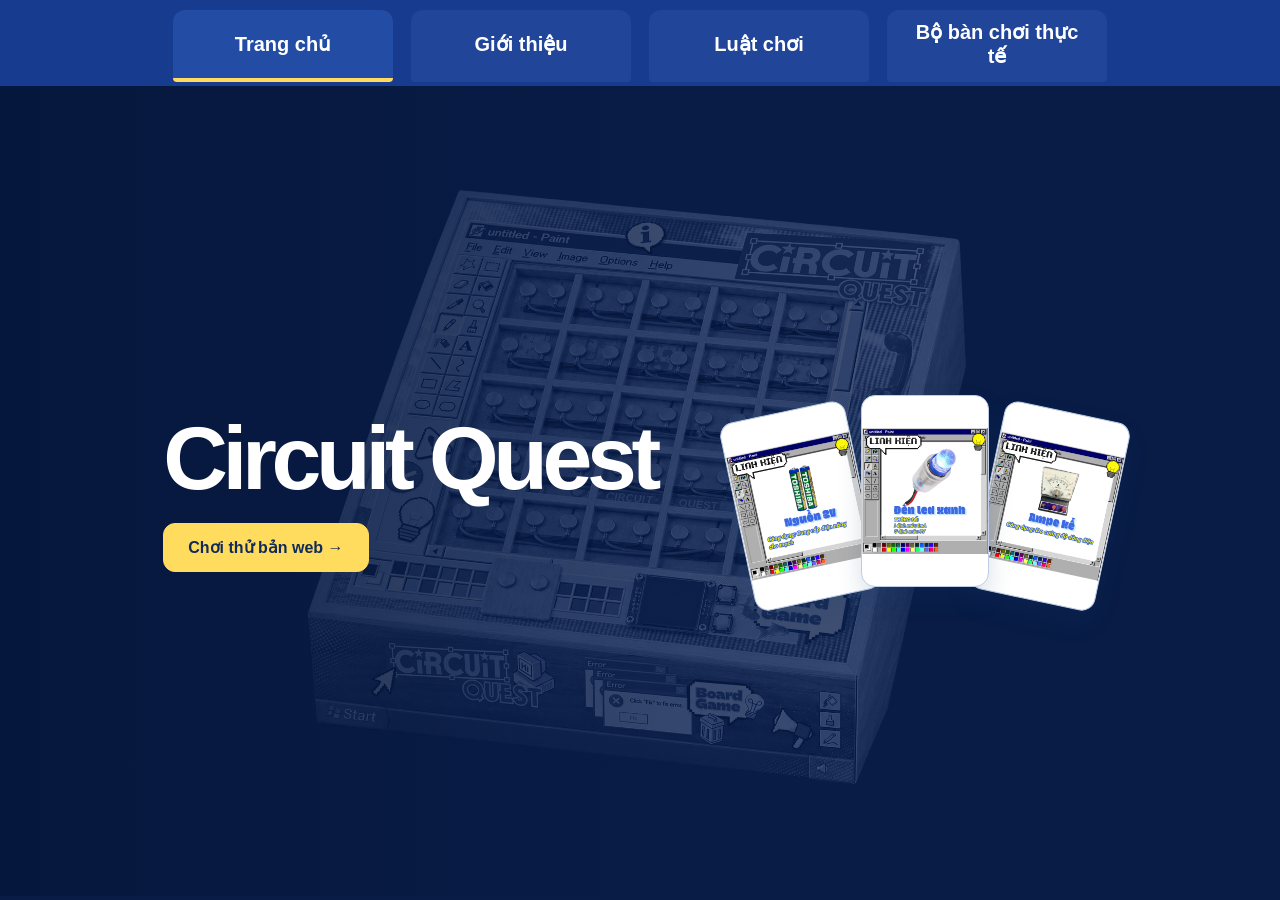
==== commit c1a58bab: "Dùng ảnh Học cùng nhau cho chủ đề học nhóm" ====
--- a/index.html
+++ b/index.html
@@ -279,7 +279,7 @@
         <button type="button" class="orbit-object" data-slot="0" aria-label="Bộ trò chơi" aria-haspopup="dialog" aria-controls="orbit-reader"><img src="assets/ban-choi-trong-suot.png" alt=""><span>Bộ trò chơi</span></button>
         <button type="button" class="orbit-object" data-slot="1" aria-label="Linh kiện" aria-haspopup="dialog" aria-controls="orbit-reader"><img src="assets/cards/A08.png" alt=""><span>Linh kiện</span></button>
         <button type="button" class="orbit-object" data-slot="2" aria-label="Nhiệm vụ" aria-haspopup="dialog" aria-controls="orbit-reader"><img src="assets/missions/easy.png" alt=""><span>Nhiệm vụ</span></button>
-        <button type="button" class="orbit-object" data-slot="3" aria-label="Học cùng nhau" aria-haspopup="dialog" aria-controls="orbit-reader"><img src="assets/cards/A14.png" alt=""><span>Học cùng nhau</span></button>
+        <button type="button" class="orbit-object" data-slot="3" aria-label="Học cùng nhau" aria-haspopup="dialog" aria-controls="orbit-reader"><img src="hoc%20cung%20nhau.png" alt=""><span>Học cùng nhau</span></button>
       </div>
       <dialog id="orbit-reader" class="orbit-details" aria-labelledby="orbit-title"><button type="button" class="reader-close" aria-label="Đóng nội dung">×</button><img class="reader-image" alt="">
         <article id="orbit-copy-0"><h2>Học mạch điện qua từng nước đi</h2>
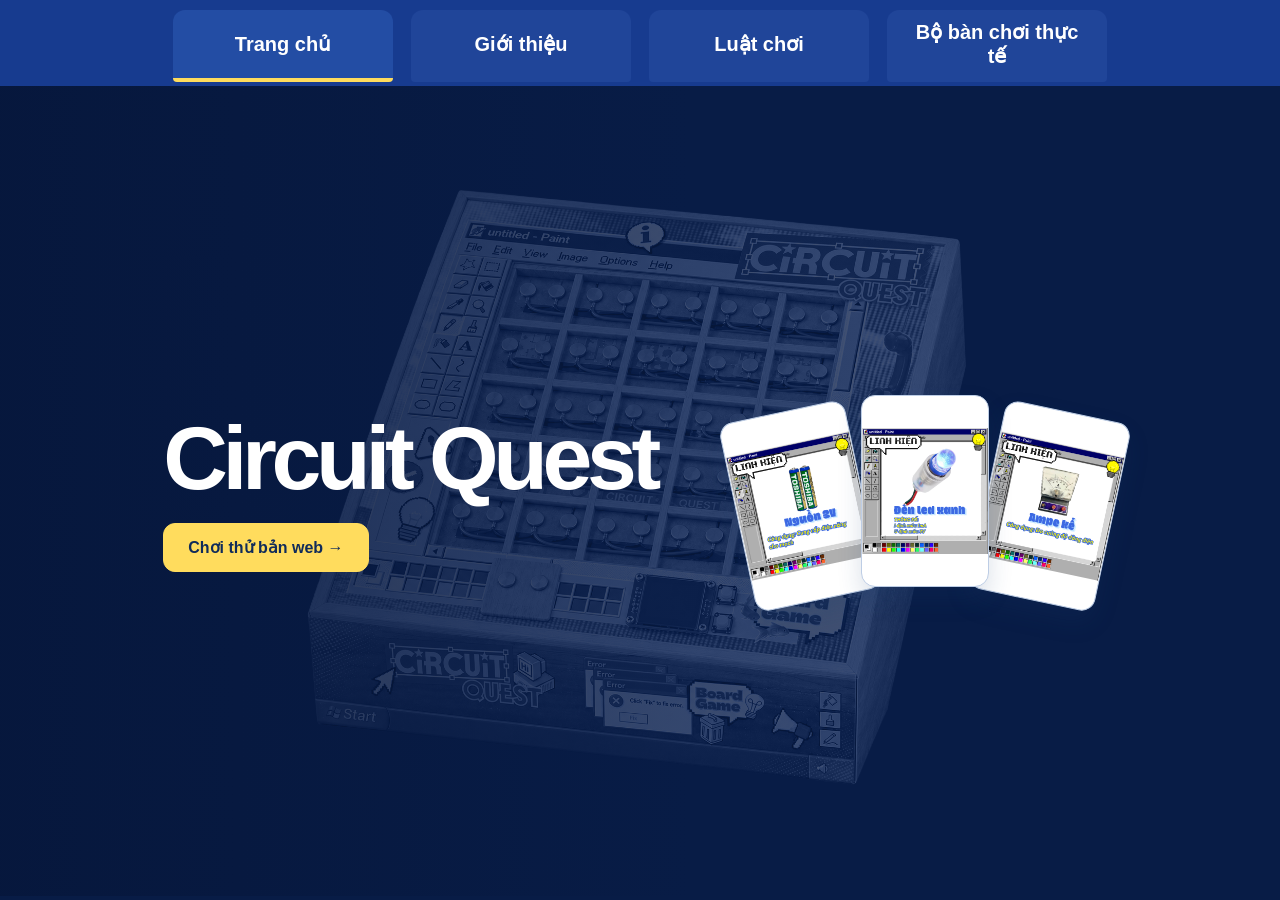
==== commit fcaaf44c: "Tách thẻ linh kiện khỏi quỹ đạo và thả trôi quanh trang giới thiệu" ====
--- a/index.html
+++ b/index.html
@@ -183,8 +183,8 @@
     .observatory{max-width:1000px;margin:auto;padding:clamp(24px,4vw,54px) 16px 64px;text-align:center}
     #gioi-thieu .observatory h1{color:white;font-size:clamp(36px,6vw,72px);margin:0;letter-spacing:-.045em}
     .observatory header p{color:#b7cddd}
-    .orbit-stage{position:relative;height:clamp(260px,36vw,375px);max-width:760px;margin:auto;touch-action:pan-y}
-    .orbit-ring{position:absolute;inset:18% 10% 20%;border:1px solid #73c5ce80;border-radius:50%;box-shadow:0 0 28px #68e9df18,inset 0 0 28px #68e9df12}
+    .orbit-stage{position:relative;height:clamp(260px,36vw,375px);max-width:1000px;margin:auto;touch-action:pan-y}
+    .orbit-ring{position:absolute;inset:26% 22% 26%;border:1px solid #73c5ce80;border-radius:50%;box-shadow:0 0 28px #68e9df18,inset 0 0 28px #68e9df12}
     .orbit-object{position:absolute;width:clamp(90px,19vw,178px);padding:6px;border:0;border-radius:12px;background:transparent;color:#d8ecf4;cursor:pointer;transform:translate(-50%,-50%) scale(var(--scale));display:grid;justify-items:center;gap:4px}
     .orbit-object img{width:100%;height:clamp(76px,13vw,132px);object-fit:contain;filter:drop-shadow(0 6px 10px #02091799);pointer-events:none}
     .orbit-object span{font-weight:700;background:#0a2133;padding:3px 8px;border-radius:6px}
@@ -219,7 +219,13 @@
     .reader-image{display:block;width:100%;height:clamp(145px,32vh,320px);object-fit:contain;pointer-events:none}
     .reader-close{position:sticky;top:0;float:right;margin:0 0 -44px;width:44px;height:44px;border-radius:50%;border:1px solid #79a9b5;background:#143448;color:white;font-size:26px;cursor:pointer;z-index:1}
     #gioi-thieu{position:relative;isolation:isolate}
-    .orbit-part{position:absolute;left:50%;top:50%;width:clamp(32px,6.4vw,75px);height:clamp(35px,7vw,84px);object-fit:contain;pointer-events:none;user-select:none;filter:drop-shadow(0 3px 5px #02101b70)}
+    .parts-field{position:absolute;inset:0;overflow:hidden;pointer-events:none;user-select:none}
+    .observatory{position:relative;z-index:1}
+    .orbit-part{position:absolute;left:var(--x);top:var(--y);width:clamp(28px,4.5vw,68px);height:auto;opacity:.68;transform:translate(-50%,-50%) rotate(var(--tilt));filter:drop-shadow(0 3px 5px #02101b70)}
+    @media(prefers-reduced-motion:no-preference){
+      .orbit-part{animation:parts-float var(--period) ease-in-out var(--delay) infinite alternate}
+      @keyframes parts-float{to{transform:translate(-50%,-50%) translate(var(--dx),var(--dy)) rotate(calc(var(--tilt) + 10deg))}}
+    }
     .orbit-object{isolation:isolate}
     </style>
 </head>
@@ -259,23 +265,25 @@
     <div class="cover-cards" aria-hidden="true"><img src="assets/cards/A01.png" alt=""><img src="assets/cards/A08.png" alt=""><img src="assets/cards/A14.png" alt=""></div>
   </section>
   <section id="gioi-thieu" data-project-panel aria-labelledby="orbit-title">
+    <div class="parts-field" aria-hidden="true">
+      <img class="orbit-part" src="assets/cards/A02.png" style="--x:6%;--y:17%;--dx:-13px;--dy:14px;--tilt:-15deg;--period:9s;--delay:-0s" alt="" draggable="false" decoding="async">
+      <img class="orbit-part" src="assets/cards/A04.png" style="--x:24%;--y:8%;--dx:10px;--dy:-12px;--tilt:-6deg;--period:10s;--delay:-3s" alt="" draggable="false" decoding="async">
+      <img class="orbit-part" src="assets/cards/A01.png" style="--x:76%;--y:7%;--dx:-13px;--dy:-12px;--tilt:3deg;--period:11s;--delay:-6s" alt="" draggable="false" decoding="async">
+      <img class="orbit-part" src="assets/cards/A03.png" style="--x:92%;--y:18%;--dx:10px;--dy:14px;--tilt:12deg;--period:12s;--delay:-9s" alt="" draggable="false" decoding="async">
+      <img class="orbit-part" src="assets/cards/A05.png" style="--x:12%;--y:39%;--dx:-13px;--dy:-12px;--tilt:-10deg;--period:13s;--delay:-12s" alt="" draggable="false" decoding="async">
+      <img class="orbit-part" src="assets/cards/A06.png" style="--x:5%;--y:61%;--dx:10px;--dy:-12px;--tilt:-1deg;--period:14s;--delay:-15s" alt="" draggable="false" decoding="async">
+      <img class="orbit-part" src="assets/cards/A07.png" style="--x:88%;--y:37%;--dx:-13px;--dy:14px;--tilt:8deg;--period:15s;--delay:-18s" alt="" draggable="false" decoding="async">
+      <img class="orbit-part" src="assets/cards/A09.png" style="--x:95%;--y:57%;--dx:10px;--dy:-12px;--tilt:-14deg;--period:9s;--delay:-21s" alt="" draggable="false" decoding="async">
+      <img class="orbit-part" src="assets/cards/A10.png" style="--x:17%;--y:78%;--dx:-13px;--dy:-12px;--tilt:-5deg;--period:10s;--delay:-24s" alt="" draggable="false" decoding="async">
+      <img class="orbit-part" src="assets/cards/A11.png" style="--x:8%;--y:92%;--dx:10px;--dy:14px;--tilt:4deg;--period:11s;--delay:-27s" alt="" draggable="false" decoding="async">
+      <img class="orbit-part" src="assets/cards/A12.png" style="--x:36%;--y:89%;--dx:-13px;--dy:-12px;--tilt:13deg;--period:12s;--delay:-30s" alt="" draggable="false" decoding="async">
+      <img class="orbit-part" src="assets/cards/A13.png" style="--x:65%;--y:91%;--dx:10px;--dy:-12px;--tilt:-9deg;--period:13s;--delay:-33s" alt="" draggable="false" decoding="async">
+      <img class="orbit-part" src="assets/cards/A15.png" style="--x:86%;--y:82%;--dx:-13px;--dy:14px;--tilt:0deg;--period:14s;--delay:-36s" alt="" draggable="false" decoding="async">
+    </div>
     <div class="observatory">
       <header><h1 id="orbit-title">Circuit Quest</h1><p>Kéo để xoay quỹ đạo. Chọn một hình để xem gần và đọc giới thiệu.</p></header>
       <div class="orbit-stage" role="group" aria-label="Chủ đề giới thiệu">
         <div class="orbit-ring" aria-hidden="true"></div>
-        <img class="orbit-part" src="assets/cards/A02.png" aria-hidden="true" alt="" draggable="false" decoding="async">
-        <img class="orbit-part" src="assets/cards/A04.png" aria-hidden="true" alt="" draggable="false" decoding="async">
-        <img class="orbit-part" src="assets/cards/A01.png" aria-hidden="true" alt="" draggable="false" decoding="async">
-        <img class="orbit-part" src="assets/cards/A03.png" aria-hidden="true" alt="" draggable="false" decoding="async">
-        <img class="orbit-part" src="assets/cards/A05.png" aria-hidden="true" alt="" draggable="false" decoding="async">
-        <img class="orbit-part" src="assets/cards/A06.png" aria-hidden="true" alt="" draggable="false" decoding="async">
-        <img class="orbit-part" src="assets/cards/A07.png" aria-hidden="true" alt="" draggable="false" decoding="async">
-        <img class="orbit-part" src="assets/cards/A09.png" aria-hidden="true" alt="" draggable="false" decoding="async">
-        <img class="orbit-part" src="assets/cards/A10.png" aria-hidden="true" alt="" draggable="false" decoding="async">
-        <img class="orbit-part" src="assets/cards/A11.png" aria-hidden="true" alt="" draggable="false" decoding="async">
-        <img class="orbit-part" src="assets/cards/A12.png" aria-hidden="true" alt="" draggable="false" decoding="async">
-        <img class="orbit-part" src="assets/cards/A13.png" aria-hidden="true" alt="" draggable="false" decoding="async">
-        <img class="orbit-part" src="assets/cards/A15.png" aria-hidden="true" alt="" draggable="false" decoding="async">
         <button type="button" class="orbit-object" data-slot="0" aria-label="Bộ trò chơi" aria-haspopup="dialog" aria-controls="orbit-reader"><img src="assets/ban-choi-trong-suot.png" alt=""><span>Bộ trò chơi</span></button>
         <button type="button" class="orbit-object" data-slot="1" aria-label="Linh kiện" aria-haspopup="dialog" aria-controls="orbit-reader"><img src="assets/cards/A08.png" alt=""><span>Linh kiện</span></button>
         <button type="button" class="orbit-object" data-slot="2" aria-label="Nhiệm vụ" aria-haspopup="dialog" aria-controls="orbit-reader"><img src="assets/missions/easy.png" alt=""><span>Nhiệm vụ</span></button>
@@ -397,30 +405,12 @@
     const picture = reader.querySelector('.reader-image');
     const motionPreference = matchMedia('(prefers-reduced-motion: reduce)');
     let phase=0, last=0, orbitFrame=0, gesture=null, ignoreClick=false;
-    const orbitParts = Array.from(stage.querySelectorAll('.orbit-part'), (image, i) => {
-      // Stagger the cards between the four topics on two tilted rings.
-      const ring = i % 2;
-      const count = ring ? 6 : 7;
-      return {image, ring, offset:2*Math.PI*(Math.floor(i/2)+.45+ring*.24)/count};
-    });
     function drawOrbit() {
-      for (const {image, ring, offset} of orbitParts) {
-        const angle = phase + offset;
-        const x = Math.sin(angle), z = Math.cos(angle);
-        const depth = (z+1)/2;
-        const radius = ring ? 29 : 43;
-        image.style.left = (50 + radius*x) + '%';
-        image.style.top = (46.5 + (ring ? 17 : 37)*z + (ring ? 12 : -7)*x) + '%';
-        const scale = .54 + .52*depth;
-        image.style.transform = 'translate(-50%,-50%) scale('+scale+') rotate('+(x*12)+'deg)';
-        image.style.opacity = String(.67 + .33*depth);
-        image.style.zIndex = String(1 + Math.round(depth*8)*2);
-      }
       orbitButtons.forEach((button, i) => {
         const angle = phase + i * Math.PI / 2;
         const depth = (Math.cos(angle) + 1) / 2;
-        button.style.left = (50 + 35 * Math.sin(angle)) + '%';
-        button.style.top = (46.5 + 27.5 * Math.cos(angle)) + '%';
+        button.style.left = (50 + 28 * Math.sin(angle)) + '%';
+        button.style.top = (50 + 24 * Math.cos(angle)) + '%';
         button.style.setProperty('--scale', .66 + .47 * depth);
         button.style.zIndex = String(2 + Math.round(depth * 8)*2);
       });
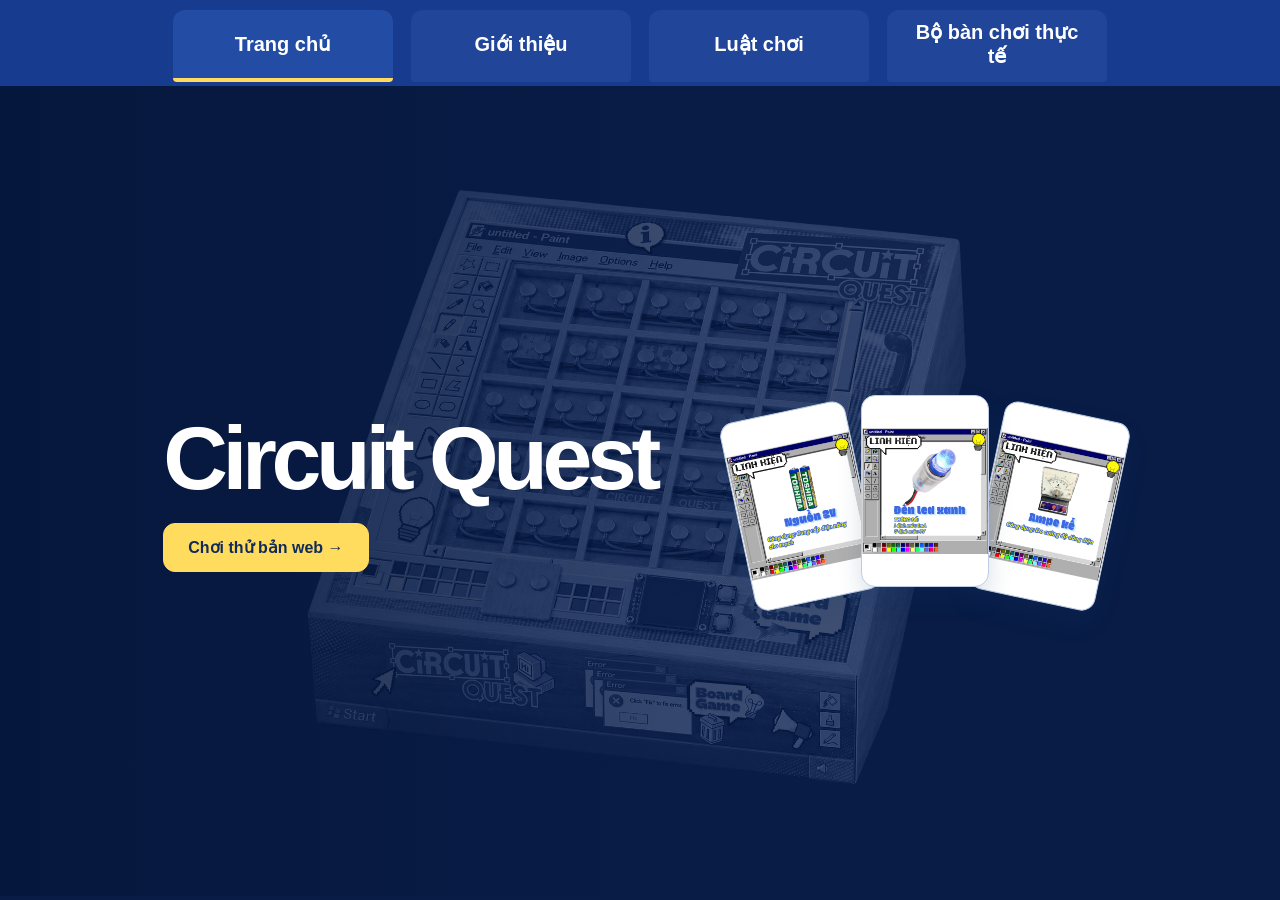
==== commit af577920: "Tăng biên độ lơ lửng và độ nghiêng của các thẻ linh kiện" ====
--- a/index.html
+++ b/index.html
@@ -221,10 +221,14 @@
     #gioi-thieu{position:relative;isolation:isolate}
     .parts-field{position:absolute;inset:0;overflow:hidden;pointer-events:none;user-select:none}
     .observatory{position:relative;z-index:1}
-    .orbit-part{position:absolute;left:var(--x);top:var(--y);width:clamp(28px,4.5vw,68px);height:auto;opacity:.68;transform:translate(-50%,-50%) rotate(var(--tilt));filter:drop-shadow(0 3px 5px #02101b70)}
+    .orbit-part{position:absolute;left:var(--x);top:var(--y);width:clamp(44px,7vw,104px);height:auto;opacity:1;transform:translate(-50%,-50%) rotate(var(--tilt));filter:drop-shadow(0 3px 5px #02101b70)}
     @media(prefers-reduced-motion:no-preference){
       .orbit-part{animation:parts-float var(--period) ease-in-out var(--delay) infinite alternate}
-      @keyframes parts-float{to{transform:translate(-50%,-50%) translate(var(--dx),var(--dy)) rotate(calc(var(--tilt) + 10deg))}}
+      @keyframes parts-float{
+        0%{transform:translate(-50%,-50%) translate(calc(-1 * var(--dx)),calc(-1 * var(--dy))) rotate(calc(var(--tilt) - 12deg))}
+        50%{transform:translate(-50%,-50%) translate(var(--dx),calc(-.6 * var(--dy))) rotate(var(--tilt))}
+        100%{transform:translate(-50%,-50%) translate(calc(2 * var(--dx)),calc(2 * var(--dy))) rotate(calc(var(--tilt) + 15deg))}
+      }
     }
     .orbit-object{isolation:isolate}
     </style>
@@ -286,7 +290,7 @@
         <div class="orbit-ring" aria-hidden="true"></div>
         <button type="button" class="orbit-object" data-slot="0" aria-label="Bộ trò chơi" aria-haspopup="dialog" aria-controls="orbit-reader"><img src="assets/ban-choi-trong-suot.png" alt=""><span>Bộ trò chơi</span></button>
         <button type="button" class="orbit-object" data-slot="1" aria-label="Linh kiện" aria-haspopup="dialog" aria-controls="orbit-reader"><img src="assets/cards/A08.png" alt=""><span>Linh kiện</span></button>
-        <button type="button" class="orbit-object" data-slot="2" aria-label="Nhiệm vụ" aria-haspopup="dialog" aria-controls="orbit-reader"><img src="assets/missions/easy.png" alt=""><span>Nhiệm vụ</span></button>
+        <button type="button" class="orbit-object" data-slot="2" aria-label="Nhiệm vụ" aria-haspopup="dialog" aria-controls="orbit-reader"><img src="assets/missions/nhiem-vu-de.jpg" alt=""><span>Nhiệm vụ</span></button>
         <button type="button" class="orbit-object" data-slot="3" aria-label="Học cùng nhau" aria-haspopup="dialog" aria-controls="orbit-reader"><img src="hoc%20cung%20nhau.png" alt=""><span>Học cùng nhau</span></button>
       </div>
       <dialog id="orbit-reader" class="orbit-details" aria-labelledby="orbit-title"><button type="button" class="reader-close" aria-label="Đóng nội dung">×</button><img class="reader-image" alt="">
